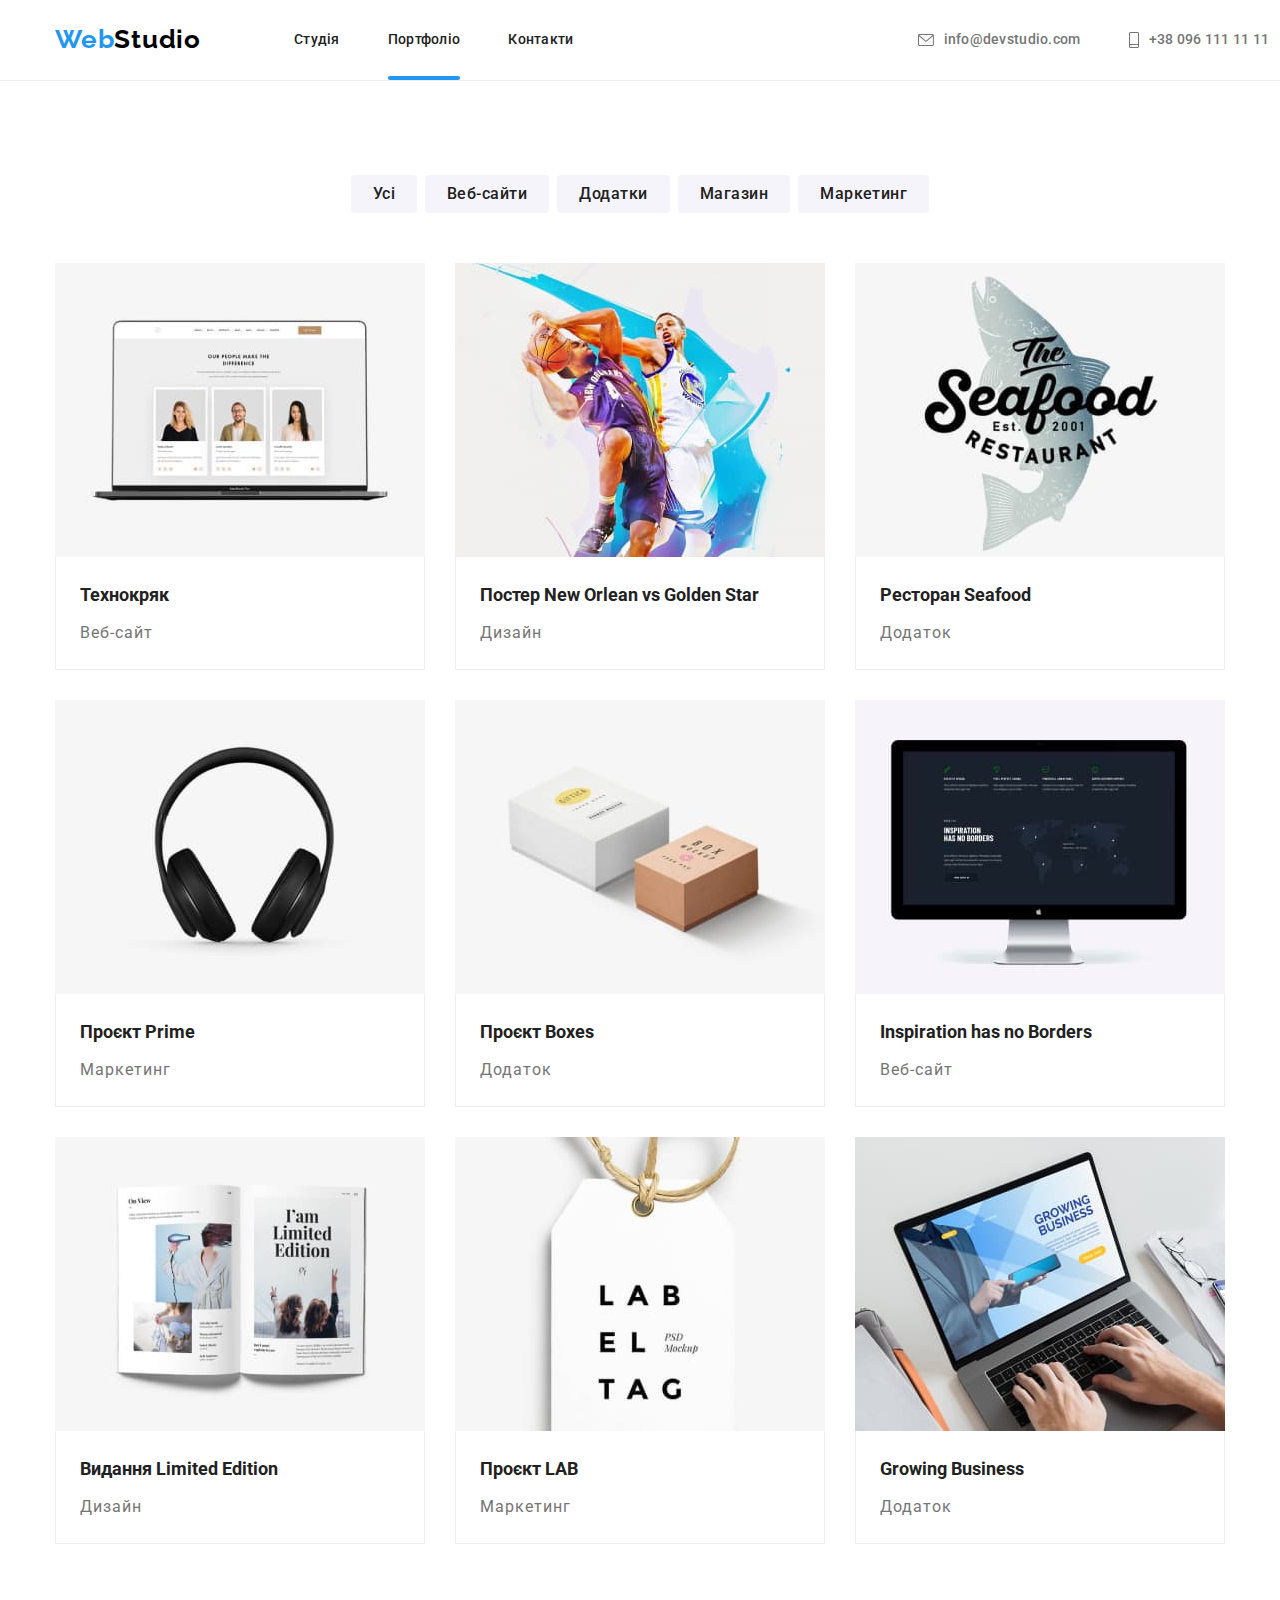
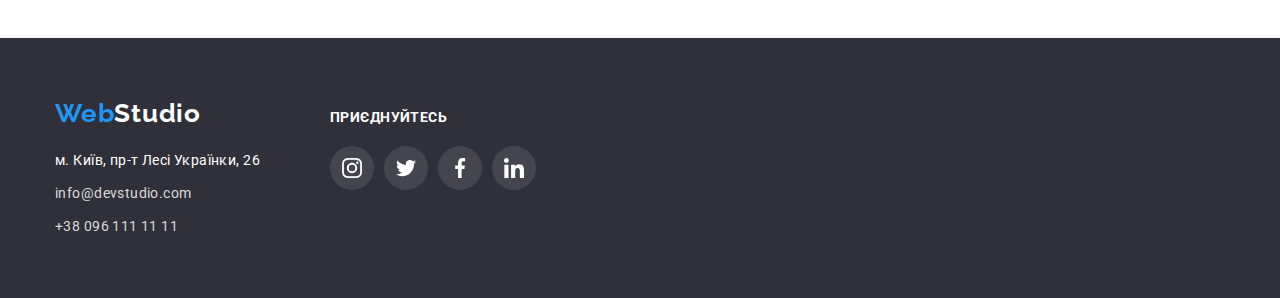
==== portfolio.html @ 1493c084 "inserted files from the previous hw" ====
<!DOCTYPE html>
<html lang="uk">
<head>
    <meta charset="UTF-8">
    <meta http-equiv="X-UA-Compatible" content="IE=edge">
    <meta name="viewport" content="width=device-width, initial-scale=1.0">
    <title>Портфоліо</title>
    <link href="https://fonts.googleapis.com/css2?family=Raleway:wght@700&family=Roboto:wght@400;500;700;900&display=swap"
        rel="stylesheet" />
    <link href="https://cdnjs.cloudflare.com/ajax/libs/modern-normalize/1.1.0/modern-normalize.min.css" 
        rel="stylesheet" />
    <link href="./css/styles.css" rel="stylesheet" />
</head>
<body>
    <header class="header">
        <div class="container flex-container">
        <a href="./index.html" class="logo logo-header">Web<span class="studio">Studio</span></a>
        <nav class="navigation">
            <ul class="list nav-list">
                <li>
                    <a href="./index.html" class="link">Студія</a>
                </li>
                <li>
                    <a href="./portfolio.html" class="link portfolio-header-link">Портфоліо</a>
                </li>
                <li>
                    <a href="#" class="link">Контакти</a>
                </li>
            </ul>
        </nav>
        <ul class="list contact-list">
            <li>
                <a href="mailto:info@devstudio.com" class="contacts">
                    <svg class="contacts-icon" width="16" height="12">
                        <use href="./images/icons.svg#icon-envelope"></use>
                    </svg>
                info@devstudio.com</a>
            </li>
            <li>
                <a href="tel:+380961111111" class="contacts contacts-phone">
                    <svg class="contacts-icon" width="10" height="16">
                        <use href="./images/icons.svg#icon-smartphone"></use>
                    </svg>
                +38 096 111 11 11</a>
            </li>
        </ul>
        </div>
    </header>
    <main>
        <section class="filter-section">
            <div class="container">
            <h1 class="visually-hidden">Портфоліо</h1>
            <ul class="list filter-list">
                <li><button type="button" class="filter">Усі</button></li>
                <li><button type="button" class="filter">Веб-сайти</button></li>
                <li><button type="button" class="filter">Додатки</button></li>
                <li><button type="button" class="filter">Магазин</button></li>
                <li><button type="button" class="filter marketing">Маркетинг</button></li>
            </ul>
            </div>
            <div class="container">
            <ul class="list card-list">
                <li class="card flex-card">
                    <div class="card-thumb">
                        <p class="card-hover">Ресурс пропонує комплексні пропозиції з різним рівнем функціоналу та сервісів.
                            Все це дозволить відвідувачу отримати
                            вичерпні відомості про компанію чи приватну особу.</p>
                    <a href="#" class="portfolio-link">
                        <img src="./images/project-1.jpg" alt="ноутбук" width="370" />
                    </div>
                        <div class="card-description">
                        <h2 class="card-heading">Технокряк</h2>
                        <p class="link-paragraph">Веб-сайт</p>
                        </div>
                    </a>
                </li>
                <li class="card flex-card">
                    <div class="card-thumb">
                        <p class="card-hover">Ресурс пропонує комплексні пропозиції з різним рівнем функціоналу та сервісів.
                            Все це дозволить відвідувачу отримати
                            вичерпні відомості про компанію чи приватну особу.</p>
                    <a href="#" class="portfolio-link">
                        <img src="./images/project-2.jpg" alt="баскетболісти" width="370" />
                    </div>
                        <div class="card-description">
                        <h2 class="card-heading">Постер New Orlean vs Golden Star</h2>
                        <p class="link-paragraph">Дизайн</p>
                        </div>
                    </a>
                </li>
                <li class="card flex-card">
                    <div class="card-thumb">
                        <p class="card-hover">Ресурс пропонує комплексні пропозиції з різним рівнем функціоналу та сервісів.
                            Все це дозволить відвідувачу отримати
                            вичерпні відомості про компанію чи приватну особу.</p>
                    <a href="#" class="portfolio-link">
                        <img src="./images/project-3.jpg" alt="логотип морського ресторану" width="370" />
                    </div>
                        <div class="card-description">
                        <h2 class="card-heading">Ресторан Seafood</h2>
                        <p class="link-paragraph">Додаток</p>
                        </div>
                    </a>
                </li>
                <li class="card flex-card">
                    <div class="card-thumb">
                        <p class="card-hover">Ресурс пропонує комплексні пропозиції з різним рівнем функціоналу та сервісів.
                            Все це дозволить відвідувачу отримати
                            вичерпні відомості про компанію чи приватну особу.</p>
                    <a href="#" class="portfolio-link">
                        <img src="./images/project-4.jpg" alt="навушники" width="370" />
                    </div>
                        <div class="card-description">
                        <h2 class="card-heading">Проєкт Prime</h2>
                        <p class="link-paragraph">Маркетинг</p>
                        </div>
                    </a>
                </li>
                <li class="card flex-card">
                    <div class="card-thumb">
                        <p class="card-hover">Ресурс пропонує комплексні пропозиції з різним рівнем функціоналу та сервісів.
                            Все це дозволить відвідувачу отримати
                            вичерпні відомості про компанію чи приватну особу.</p>
                    <a href="#" class="portfolio-link">
                        <img src="./images/project-5.jpg" alt="дві коробки" width="370" />
                    </div>
                        <div class="card-description">
                        <h2 class="card-heading">Проєкт Boxes</h2>
                        <p class="link-paragraph">Додаток</p>
                        </div>
                    </a>
                </li>
                <li class="card flex-card">
                    <div class="card-thumb">
                        <p class="card-hover">Ресурс пропонує комплексні пропозиції з різним рівнем функціоналу та сервісів.
                            Все це дозволить відвідувачу отримати
                            вичерпні відомості про компанію чи приватну особу.</p>
                    <a href="#" class="portfolio-link">
                        <img src="./images/project-6.jpg" alt="монітор комп'ютера" width="370" />
                    </div>
                        <div class="card-description">
                        <h2 lang="en" class="card-heading">Inspiration has no Borders</h2>
                        <p class="link-paragraph">Веб-сайт</p>
                        </div>
                    </a>
                </li>
                <li class="card flex-card">
                    <div class="card-thumb">
                        <p class="card-hover">Ресурс пропонує комплексні пропозиції з різним рівнем функціоналу та сервісів.
                            Все це дозволить відвідувачу отримати
                            вичерпні відомості про компанію чи приватну особу.</p>
                    <a href="#" class="portfolio-link">
                        <img src="./images/project-7.jpg" alt="розгорнута книга" width="370" />
                    </div>
                        <div class="card-description">
                        <h2 class="card-heading">Видання Limited Edition</h2>
                        <p class="link-paragraph">Дизайн</p>
                        </div>
                    </a>
                </li>
                <li class="card flex-card">
                    <div class="card-thumb">
                        <p class="card-hover">Ресурс пропонує комплексні пропозиції з різним рівнем функціоналу та сервісів.
                            Все це дозволить відвідувачу отримати
                            вичерпні відомості про компанію чи приватну особу.</p>
                    <a href="#" class="portfolio-link">
                        <img src="./images/project-8.jpg" alt="логотип" width="370" />
                    </div>
                        <div class="card-description">
                        <h2 class="card-heading">Проєкт LAB</h2>
                        <p class="link-paragraph">Маркетинг</p>
                        </div>
                    </a>
                </li>
                <li class="card flex-card">
                    <div class="card-thumb">
                        <p class="card-hover">Ресурс пропонує комплексні пропозиції з різним рівнем функціоналу та сервісів.
                            Все це дозволить відвідувачу отримати
                            вичерпні відомості про компанію чи приватну особу.</p>
                    <a href="#" class="portfolio-link">
                        <img src="./images/project-9.jpg" alt="робота з ноутбуком" width="370" />
                    </div>
                        <div class="card-description">
                        <h2 lang="en" class="card-heading">Growing Business</h2>
                        <p class="link-paragraph">Додаток</p>
                        </div>
                    </a>
                </li>
            </ul>
            </div>
        </section>
        <footer class="footer">
            <div class="container container-footer">
            <div class="footer-contacts">
            <a href="./index.html" class="logo logo-footer">Web<span class="span">Studio</span></a>
            <address class="address-footer">
                <ul class="list address-list">
                    <li>
                        <a href="https://goo.gl/maps/hUavuSCWhN5DsAsW7" target="_blank" rel="noopener noreferrer nofollow" class="address block">м. Київ,
                            пр-т Лесі Українки, 26</a>
                    </li>
                    <li>
                        <a href="mailto:info@devstudio.com" class="contact block">info@devstudio.com</a>
                    </li>
                    <li>
                        <a href="tel:+380961111111" class="contact block">+38 096 111 11 11</a>
                    </li>
                </ul>
            </address>
            </div>
            <div class="footer-socials">
                <p class="socials-heading">Приєднуйтесь</p>
                <ul class="footer-list">
                    <li>
                        <a href="#" class="footer-icon">
                            <svg class="footer-svg" width="20" height="20">
                                <use href="./images/icons.svg#icon-instagram-card"></use>
                            </svg>
                        </a>
                    </li>
                    <li>
                        <a href="#" class="footer-icon">
                            <svg class="footer-svg" width="20" height="20">
                                <use href="./images/icons.svg#icon-twitter-card"></use>
                            </svg>
                        </a>
                    </li>
                    <li>
                        <a href="#" class="footer-icon">
                            <svg class="footer-svg" width="20" height="20">
                                <use href="./images/icons.svg#icon-facebook-card"></use>
                            </svg>
                        </a>
                    </li>
                    <li>
                        <a href="#" class="footer-icon">
                            <svg class="footer-svg" width="20" height="20">
                                <use href="./images/icons.svg#icon-linkedin-card"></use>
                            </svg>
                        </a>
                    </li>
                </ul>
            </div>
        </footer>
    </main>
</body>
</html>
---- css/styles.css ----
:root {
    --primary-background-color: #ffffff;
    --primary-heading-color: #212121;
    --accent-color: #2196f3;
    --primary-paragraph-color: #757575;
    --container-bg: #eeeeee; 
    --button-background: #f5f4fa; 
    --background-color: #2f303a;
    --contacts-footer: #d9d9d9; 
    --button-hover-focus: #188ce8; 
    --hero-bg-overlay: rgb(47, 48, 58, 0.4); 
    --hero-bg-color: #c4c4c4;
    --social-icons: #afb1b8;
}

* {
   margin: 0;
   padding: 0;
}

body {
    background-color: var(--primary-background-color);
    color: var(--primary-heading-color);
    font-family: Roboto, sans-serif;
}

a, img {
   display: block;
}

/* header */
.logo,
.studio {
    color: var(--accent-color);
    font-family: Raleway, sans-serif;
    font-weight: 700;
    font-size: 26px;
    line-height: 1.2;
    text-decoration: none;
    letter-spacing: 0.03em;
}

.studio {
    color: #000000;
}

.header {
    background-color: var(--primary-background-color);
    border-bottom: 1px solid #eeeeee;
    margin-bottom: 0;
}

.link,
.contacts {
   position: relative;
   display: block;
   padding: 32px 0;
    color: var(--primary-heading-color);
    font-family: Roboto, sans-serif;
    font-weight: 500;
    font-size: 14px;
    line-height: 1.1;
    text-decoration:none;
    letter-spacing: 0.02em;

    transition-property: color;
    transition-duration: 250ms;
    transition-timing-function: cubic-bezier(0.4, 0, 0.2, 1);
}

.link:hover,
.link:focus,
.contacts:hover,
.contacts:focus{
    color: var(--accent-color);
}


.index-link::after,
.portfolio-header-link::after {
   position: absolute;
   bottom: 0;
   left: 0;
   content: '';
   display: block;
   width: 100%;
   height: 4px;
   background-color: var(--accent-color);
   border-radius: 2px;
   opacity: 1;

}

/*.link::after .index-link {
   opacity: 1;
}*/

.contacts {
   color: var(--primary-paragraph-color);
}
/* all lists */

 li {
    list-style-type:none;
    margin-bottom: 0;
 }
 
 /* hero */
 .hero-section {
    padding-top: 200px;
    padding-bottom: 200px;
    /*background-color: var(--background-color);*/
    text-align: center;
    max-width: 1600px;
    margin-left: auto;
    margin-right: auto;
    background-image: linear-gradient(to right, var(--hero-bg-overlay), var(--hero-bg-overlay)),
         url('../images/hero-background.jpg');
    background-size: cover;
    background-repeat: no-repeat;
    background-position: center;
    background-color: var(--hero-bg-color);
    border: 1px solid #000000;
 }

 .hero-heading {
    max-width: 696px;
    margin: 0 auto 30px;
    color: #ffffff;
    font-weight: 900;
    font-size: 44px;
    line-height: 1.4;
    text-transform: uppercase;
    letter-spacing: 0.06em;
 }

 .button:hover,
 .button:focus {
    background-color: var(--button-hover-focus);
    color: var(--primary-background-color);
 }

 /* Our features */

 .paragraph {
    color: var(--primary-paragraph-color);
    font-size:14px;
    font-weight:400;
    line-height:1.7;
    letter-spacing: 0.03em;
    margin-bottom: 0;
    margin-top: 0;
 }

 .second-heading {
    margin-bottom: 10px;
    margin-top: 0;
    font-size:14px;
    font-weight:700;
    line-height:1.1;
    text-transform: uppercase;
    letter-spacing: 0.03em;
 }

 .headings {
   margin-bottom: 50px;
   margin-left: auto;
   margin-right: auto;
   margin-top: 0;
    font-size:36px;
    font-weight:700;
    line-height:1.2;
    text-align:center;
 }

 /* Command */

 .command-section {
    background-color: var(--button-background);
    padding-top: 94px;
    padding-bottom: 94px;
 }

 .card {
    background-color: var(--primary-background-color);
 }

 .name {
    margin-bottom: 10px;
    margin-top: 0;
    font-weight: 500;
    font-size: 16px;
    line-height: 1.2;
    letter-spacing: 0.03em;
 }

 .description>p {
    margin-top: 0;
    margin-bottom: 0;
    color: var(--primary-paragraph-color);
    font-weight:400;
    font-size:16px;
    line-height:1.2;
    letter-spacing: 0.03em;
 }

 /* Footer */

 .footer {
   padding-top: 60px;
   padding-bottom: 60px;
   background-color: var(--background-color);
 }

 .span {
    color: var(--primary-background-color);
    letter-spacing: 0.03em;
 }

 .contact,
 .address {
    color: var(--contacts-footer);
    font-family: Roboto, sans-serif;
    font-weight: 400;
    font-size: 14px;
    line-height: 1.7;
    font-style:normal;
    text-decoration:none;
    letter-spacing:0.03em;

    transition-property: color;
    transition-duration: 250ms;
    transition-timing-function:cubic-bezier(0.4, 0, 0.2, 1);
 }

 .address {
    color: var(--primary-background-color);
 }

 /* Portfolio */
 .filter {
    display: block;
    padding: 6px 22px;
    margin-right: 8px;
    border-radius: 4px;
    background-color: var(--button-background);
    color:inherit;
    border: none;
    font-family:inherit;
    font-size:16px;
    font-weight:500;
    line-height:1.6;
    letter-spacing: 0.03em;

    transition-property: background-color, color, cursor, box-shadow;
    transition-duration: 250ms;
    transition-timing-function: cubic-bezier(0.4, 0, 0.2, 1);
 }

 .filter:hover,
 .filter:focus {
   background-color: var(--accent-color);
   color: var(--primary-background-color);
   cursor:pointer;
   box-shadow: 0px 2px 2px 0px rgba(0, 0, 0, 0.12),
    0px 1px 2px 0px rgba(0, 0, 0, 0.08),
    0px 3px 1px 0px rgba(0, 0, 0, 0.1);
 }

 .address:hover,
 .address:focus {
   color: var(--accent-color);
 }

 .contact:hover,
 .contact:focus {
   color:var(--accent-color);
 }

 .visually-hidden {
   position: absolute;
   white-space: nowrap;
   width: 1px;
   height: 1px;
   overflow: hidden;
   border: 0;
   padding: 0;
   clip: rect(0 0 0 0);
   clip-path: inset(50%);
   margin: -1px;
 }

 .portfolio-link {
   color: var(--primary-heading-color);
   text-decoration: none;

   transition-property: box-shadow;
   transition-duration: 250ms;
   transition-timing-function:cubic-bezier(0.4, 0, 0.2, 1);
 }

 .portfolio-link:hover,
 .portfolio-link:focus {
   box-shadow: 0px 4px 4px 0px rgba(0, 0, 0, 0.25);
 }

 .card-heading {
   margin-bottom: 4px;
   margin-top: 0;
   font-weight: 700;
   font-size: 18px;
   line-height: 2;
   letter-spacing: o.06em;
 }

 .link-paragraph {
   margin-top: 0;
   margin-bottom: 0;
   color: var(--primary-paragraph-color);
   font-weight: 400;
   font-size: 16px;
   line-height: 2;
   letter-spacing: 0.06em;
 }

 /* block model */

.container {
   width: 1200px;
   padding-left: 15px;
   padding-right: 15px;
   margin-left: auto;
   margin-right: auto;
}

 .logo-header {
   box-sizing: border-box;
   display: inline-block;
   padding-top: 24px;
   padding-bottom: 25px;
 }

 .list {
   padding: 0;
   margin: 0;
 }

 .button {
   display: block;
   padding: 10px 32px;
   margin-top: 30px;
   margin-left: auto;
   margin-right: auto;
   border: none;
   border-radius: 4px;
   background-color: var(--accent-color);
   color: var(--primary-background-color);
   font-family: inherit;
   font-size: 16px;
   line-height: 1.9;
   cursor: pointer;
   letter-spacing: 0.06em;

   transition-property: background-color;
   transition-duration: 250ms;
   transition-timing-function: cubic-bezier(0.4, 0, 0.2, 1);
 }

 .features-list {
   display: flex;
 }

 .feature {
   width: 270px;
 } 
 
 .work-list {
   display: flex;
 }

 section {
   margin-top: 0;
   margin-bottom: 0;
 }

 .command-heading {
   margin-left: auto;
   margin-right: auto
   margin-bottom: 50px;
 }

 .command-list {
   display: flex;
 }

 .logo-footer {
   display: block;
   margin-bottom: 20px;
   
 }

 .address-footer {
   display: inline-block;
   box-sizing: border-box;
  
 }

 .block {
   display: inline-block;
 }

 .contact {
   margin-top: 9px;
 }

 /* portfolio-block-model */

 .filter-list {
   display: flex;
   margin-right: auto;
   margin-left: auto;
   margin-bottom: 50px;
   justify-content: center;
 }

.list.card-list {
   display: flex;
   flex-wrap: wrap;
   margin-right: -30px;
   margin-bottom: -30px;
}

/* flex */
.nav-list {
   display: flex;
   justify-content: space-between;
   margin-right: 344px;
}

.contact-list {
   display: flex;
   align-items: center;
}

.nav-list li:not(:last-child) {
   margin-right: 48px;
}

.contact-list li:not(:last-child) {
   margin-right: 48px;
}

.container.flex-container {
   display: flex;
   align-items: center;
}

.nav-list li {
   padding: 32px, 0;
}

.features-list > li:not(:last-child) {
   margin-right: 30px;
}

.description {
   text-align: center;
   padding-bottom: 30px;
}

.command-list > .card:not(:last-child) {
   margin-right: 30px;
}

.filter.marketing {
   margin-right: 0;
}

.flex-card {
   flex-basis:calc(100% / 3 - 30px);
   margin-right: 30px;
   margin-bottom: 30px;
   overflow: hidden;

   transition-property: opacity;
   transition-duration: 250ms;
   transition-timing-function: cubic-bezier(0.4, 0, 0.2, 1); 
}

.card-description {
   padding: 20px 24px;
   border: 1px solid #eeeeee;
   border-top: none;
}

.navigation {
   margin-left: 93px;
}

.features-section {
   padding-top: 94px;
   padding-bottom: 94px;
}

.work-section {
   padding-bottom: 94px;
}

.work-item:not(:last-child) {
   margin-right: 30px;
}

.work-image {
   position: relative;
}

.description {
   padding-top: 30px;
   padding-bottom: 30px;
}

.filter-section {
   padding-top: 94px;
   padding-bottom: 94px;
}

.container-footer {
   display: flex;
   align-items: baseline;
}

/* svg */
.contacts-icon {
   fill: var(--primary-paragraph-color);
   margin-right: 10px;
   display: inline-block;
   transition-property: fill;
   transition-duration: 250ms;
   transition-timing-function: cubic-bezier(0.4, 0, 0.2, 1);
}

.contacts {
   display: flex;
   align-items: center;
   transition-property: fill;
   transition-duration: 250ms;
   transition-timing-function: cubic-bezier(0.4, 0, 0.2, 1);
}

.contact-list > li:last-child {
   min-width: 142px;
}

.contacts:hover .contacts-icon,
.contacts:focus .contacts-icon  {
   fill: var(--accent-color);
}

/*features*/
.features-div {
   margin-bottom: 30px;
   width: 270px;
   height: 120px;
   background-color: var(--button-background);
   border: none;
   border-radius: 4px;
}

.features-icon {
   margin: 25px 100px;
}

/* command */
.social-list {
   margin-top: 16px;
   justify-content: center;
   padding-left: 0;
}
.command-list > .card {
   box-shadow: 0px 4px 4px 0px rgba(0, 0, 0, 0.25);
}

.social-list {
   display: flex;
}

.social-div {
   width: 44px;
   height: 44px;
   border-radius: 22px;  
   background-color: #ffffff;

   transition-property: background-color, fill;
   transition-duration: 250ms;
   transition-timing-function: cubic-bezier(0.4, 0, 0.2, 1);
}

.card-icon {
   fill: var(--social-icons);
   margin: 12px;

   transition-property: fill;
   transition-duration: 250ms;
   transition-timing-function: cubic-bezier(0.4, 0, 0.2, 1);
}

.social-list > li:not(:last-child) {
   margin-right: 10px;
}

.social-div:hover,
.social-div:focus {
   background-color: var(--accent-color);
   fill: #fff;
}

.card-icon:hover,
.card-icon:focus {
   fill: var(--primary-background-color);
}

.social-div:hover .card-icon, 
.social-div:focus .card-icon {
   fill: var(--primary-background-color);
}


/* Clients */
.clients {
   padding-top: 94px;
   padding-bottom: 94px;
}

.clients-heading {
   margin-left: auto;
   margin-right: auto;
   text-align: center;
   font-weight: 700;
   font-size: 36px;
   line-height: 1.2;
   letter-spacing: 0.03em;
}

.clients-list {
   display: flex;
   margin-top: 50px;
   margin-left: auto;
   margin-right: auto;
}

.clients-item {
   width: 170px;
   height: 92px;
   border: 1px solid rgba(175, 177, 184, 1);
   border-radius: 4px;

   transition-property: border-color, fill;
   transition-duration: 250ms;
   transition-timing-function: cubic-bezier(0.4, 0, 0.2, 1);
   
}

.clients-list > li:not(:last-child) {
   margin-right: 30px;
}

.clients-item:hover,
.clients-item:focus {
   border-color: #2196f3;
}

.clients-item:hover > .clients-logo,
.clients-item:focus > .clients-logo {
   fill: #2196f3;
}

.clients-logo {
   fill: var(--social-icons);
   margin: 16px 32px;

   transition-property: fill;
   transition-duration: 250ms;
   transition-timing-function: cubic-bezier(0.4, 0, 0.2, 1);
}

 .clients-item > use:hover,
 .clients-item > use:focus {
   border-color: transparent;
 }
/* footer */
.socials-heading {
   color: var(--primary-background-color);
   font-size: 14px;
   font-weight: 700;
   line-height: 1.2;
   letter-spacing: 0.03em;
   text-transform: uppercase;
}

.footer-socials {
   margin-left: 70px;
}

.footer-icon {
   width: 44px;
   height: 44px;
   border-radius: 22px;
   background-color: rgba(255, 255, 255, 0.1);

   transition-property: background-color;
   transition-duration: 250ms;
   transition-timing-function: cubic-bezier(0.4, 0, 0.2, 1);
}

.footer-svg {
   margin: 12px;
   fill: var(--primary-background-color);
}

.footer-list {
   display: flex;
   margin-top: 20px;
   padding-left: 0;
}

.footer-list > li:not(:last-child) {
   margin-right: 10px;
}

.footer-icon:hover,
.footer-icon:focus {
   background-color: var(--accent-color);
}

.footer-icon:focus {
   background-color: var(--accent-color);
}
/*position*/

.work-description {
   position: absolute;
   left: 0;
   bottom: 0;
   width: 100%;
   height: 70px;
   padding-top: 27px;
   padding-bottom: 27px;
   background-color: rgba(47, 48, 58, 0.8);
}

.work-paragraph {
   font-weight: 700;
   font-size: 14px;
   line-height: 1.2;
   text-align: center;
   color: var(--primary-background-color);
   letter-spacing: 0.03em;
   text-transform: uppercase;
}

.card-thumb {
   position: relative;
   overflow: hidden;

   transition-property: opacity, transform;
   transition-duration: 250ms;
   transition-timing-function: cubic-bezier(0.4, 0, 0.2, 1);
}

.card-thumb::before {
   position: absolute;
   top: 0;
   left: 0;
   content: '';
   width: 100%;
   height: 294px;
   background-color:rgba(33, 150, 243, 0.9);
   display: inline-block;
   opacity: 0;
   transform: translateY(100%);

   transition-property: opacity, transform;
   transition-duration: 250ms;
   transition-timing-function:cubic-bezier(0.4, 0, 0.2, 1);

}

.flex-card:hover > .card-thumb::before,
.flex-card:hover>.card-thumb>.card-hover {
   opacity:1;
   transform: translateY(0);
}

.flex-card:focus-within>.card-thumb::before,
.flex-card:focus-within>.card-thumb>.card-hover {
   opacity: 1;
   transform: translateY(0);
}

.card-hover {
   position: absolute;
   width: 322px;
   height: 168px;
   padding: 63px 24px;
   font-weight: 400;
   font-size: 18px;
   line-height: 1.6;
   letter-spacing: 0.03em;
   color: var(--primary-background-color);
   opacity: 0;
   transform: translateY(294px);

   transition-property: opacity, transform;
   transition-duration: 250ms;
   transition-timing-function: cubic-bezier(0.4, 0, 0.2, 1);
}

.backdrop {
   position: fixed;
   opacity: 1;
   top: 0;
   left: 0;
   width: 100%;
   height: 100%;
   background-color: rgba(0, 0, 0, 0.2);

   transition: opacity 250ms cubic-bezier(0.4, 0, 0.2, 1),
               visibility 250ms cubic-bezier(0.4, 0, 0.2, 1);
}

.backdrop.is-hidden {
   opacity: 0;
   pointer-events: none;
   visibility: hidden;

   transition: opacity 250ms cubic-bezier(0.4, 0, 0.2, 1),
               visibility 250ms cubic-bezier(0.4, 0, 0.2, 1);
}

.backdrop.is-hidden .modal {
   transform: translate(-50%, -50%) scale(0.9);
   transition: transform 250ms cubic-bezier(0.4, 0, 0.2, 1);
}

.modal {
   position: relative;
   top: 50%;
   left: 50%;
   transform: translate(-50%, -50%);
   width: 528px;
   height: 581px;
   background-color: var(--primary-background-color);

   transform: translate(-50%, -50%) scale(1);
   transition: transform 250ms cubic-bezier(0.4, 0, 0.2, 1);
            
}

.modal-close {
   position: absolute;
   top: 8px;
   right: 8px;
   width: 30px;
   height: 30px;
   display: flex;
   align-items: center;
   justify-content: center;
   padding: 6px;
   border-radius: 50%;
   background-color: var(--primary-background-color);
   border: 1px solid rgba(0, 0, 0, 0.1);
}

.close-button > use {
   fill: #000000;
}

.header.header-index {
   border: none;
}
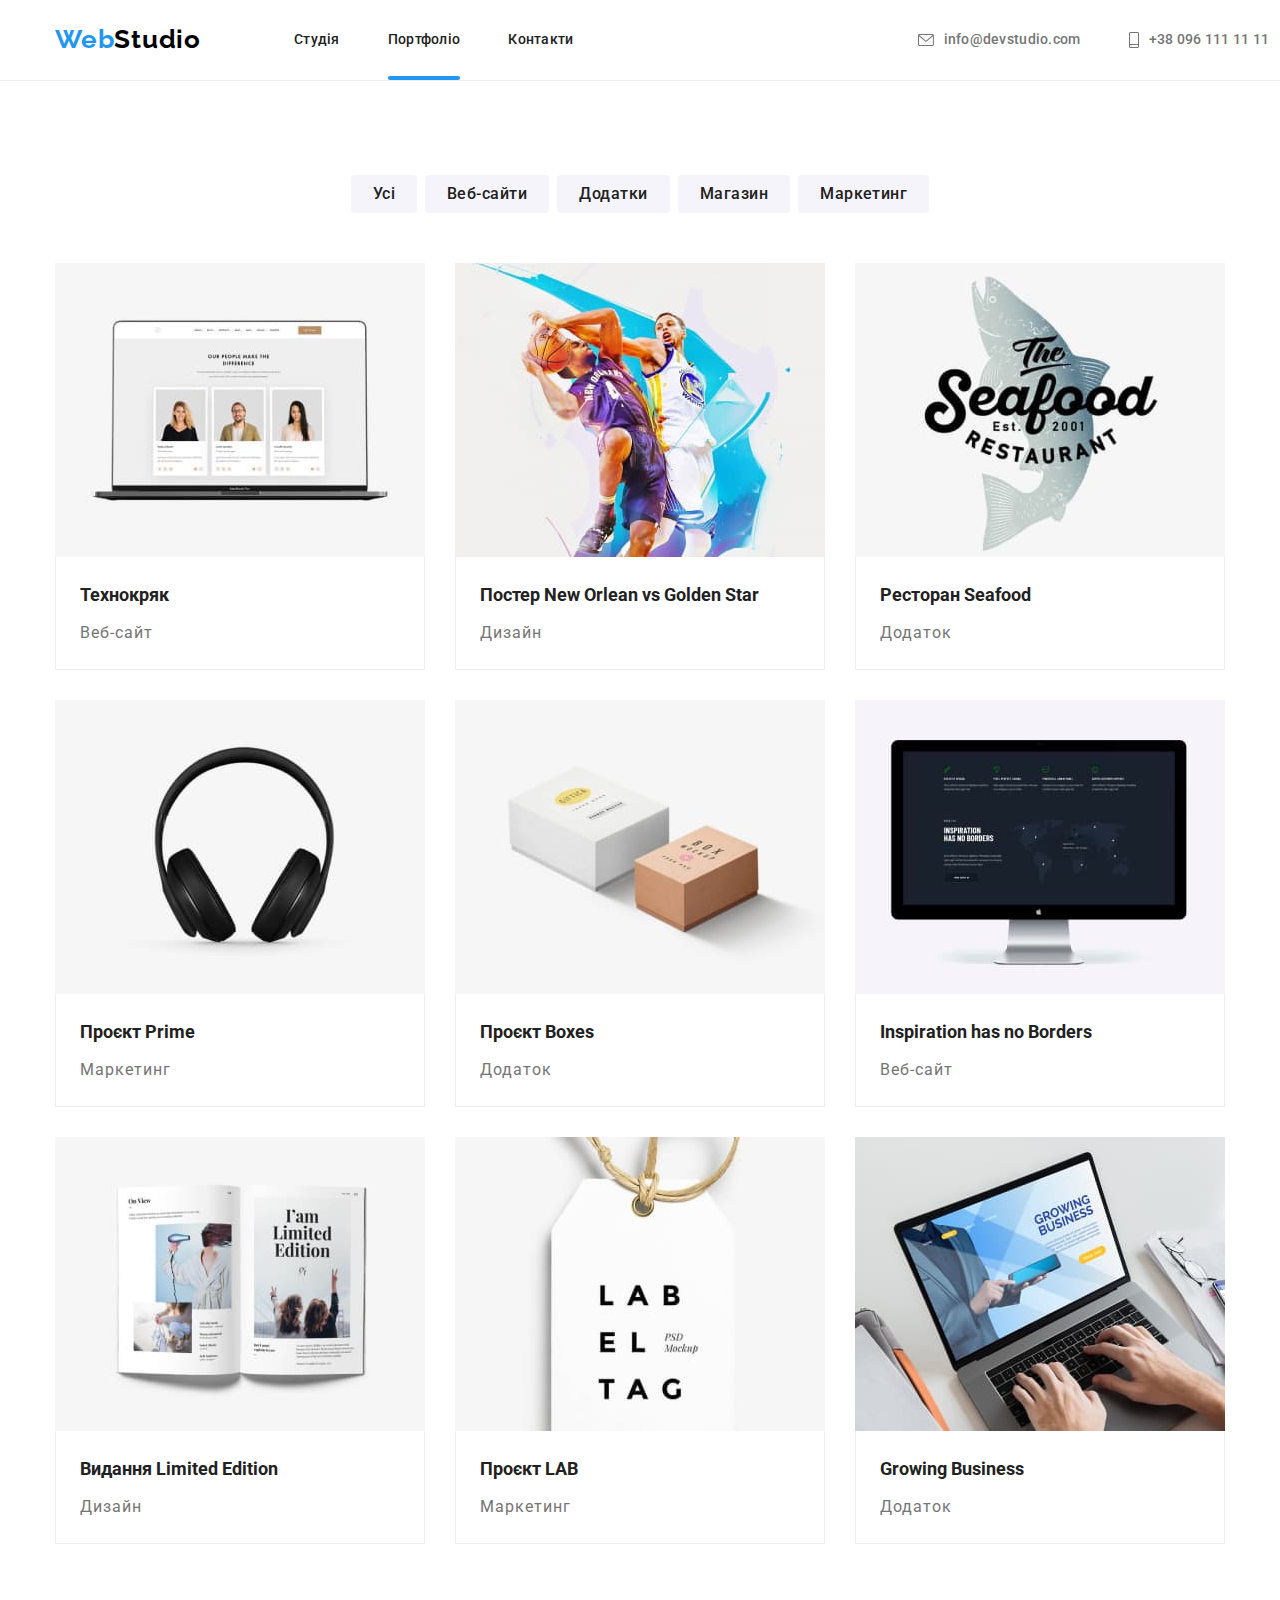
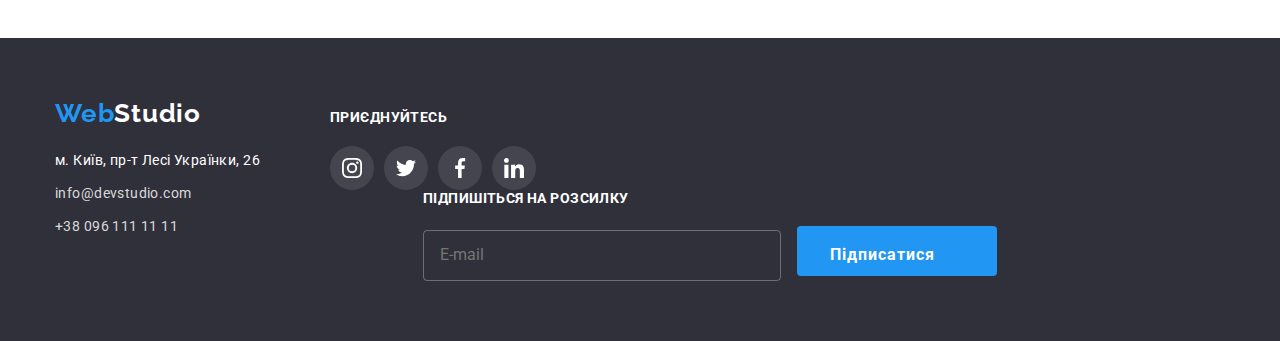
==== commit 4f6488ab: "added form to footer" ====
--- a/portfolio.html
+++ b/portfolio.html
@@ -240,6 +240,14 @@
                         </a>
                     </li>
                 </ul>
+                <form class="footer-form">
+                    <label for="email" class="footer-label">Підпишіться на розсилку</label>
+                    <input type="email" name="email" id="email" placeholder="E-mail" />
+                    <button type="submit" class="form-footer-button">Підписатися
+                        <svg width="24" height="24">
+                            <use href="" </svg>
+                    </button>
+                </form>
             </div>
         </footer>
     </main>
--- a/css/styles.css
+++ b/css/styles.css
@@ -482,9 +482,14 @@
    margin-bottom: 30px;
    overflow: hidden;
 
-   transition-property: opacity;
+   transition-property: opacity, box-shadow;
    transition-duration: 250ms;
    transition-timing-function: cubic-bezier(0.4, 0, 0.2, 1); 
+}
+
+.flex-card:hover,
+.flex-card:focus {
+   box-shadow: 0px 4px 4px 0px #00000040;
 }
 
 .card-description {
@@ -871,6 +876,10 @@
    border: 1px solid rgba(0, 0, 0, 0.1);
 }
 
+.close-button {
+   cursor: pointer;
+}
+
 .close-button > use {
    fill: #000000;
 }
@@ -879,3 +888,50 @@
    border: none;
 }
 
+.footer-label {
+   display: block;
+   margin-bottom: 20px;
+   text-transform: uppercase;
+   font-weight: 700;
+   font-size: 14px;
+   line-height: 1.2;
+   letter-spacing: 0.03em;
+   color: var(--primary-background-color);
+}
+
+.footer-form {
+   margin-left: 93px;
+}
+
+.footer-form input {
+   width: 358px;
+   padding: 15px 16px;
+   border-radius: 4px;
+   border: 1px solid rgba(255, 255, 255, 0.3);
+   background-color: transparent;
+}
+
+.footer-form input:placeholder {
+   font-weight: 400;
+   font-size: 16px;
+   line-height: 1.25;
+   letter-spacing: 0.03em;
+   color: rgba(255, 255, 255, 0.6);
+}
+
+.form-footer-button {
+   width: 200px;
+   height: 50px;
+   margin-left: 12px;
+   padding: 10px 28px 13px 28px;
+   border-radius: 4px;
+   border: none;
+   background-color: var(--accent-color);
+
+   font-weight: 700;
+   font-size: 16px;
+   line-height: 1.875;
+   letter-spacing: 0.06em;
+   text-align: center;
+   color: var(--primary-background-color);
+}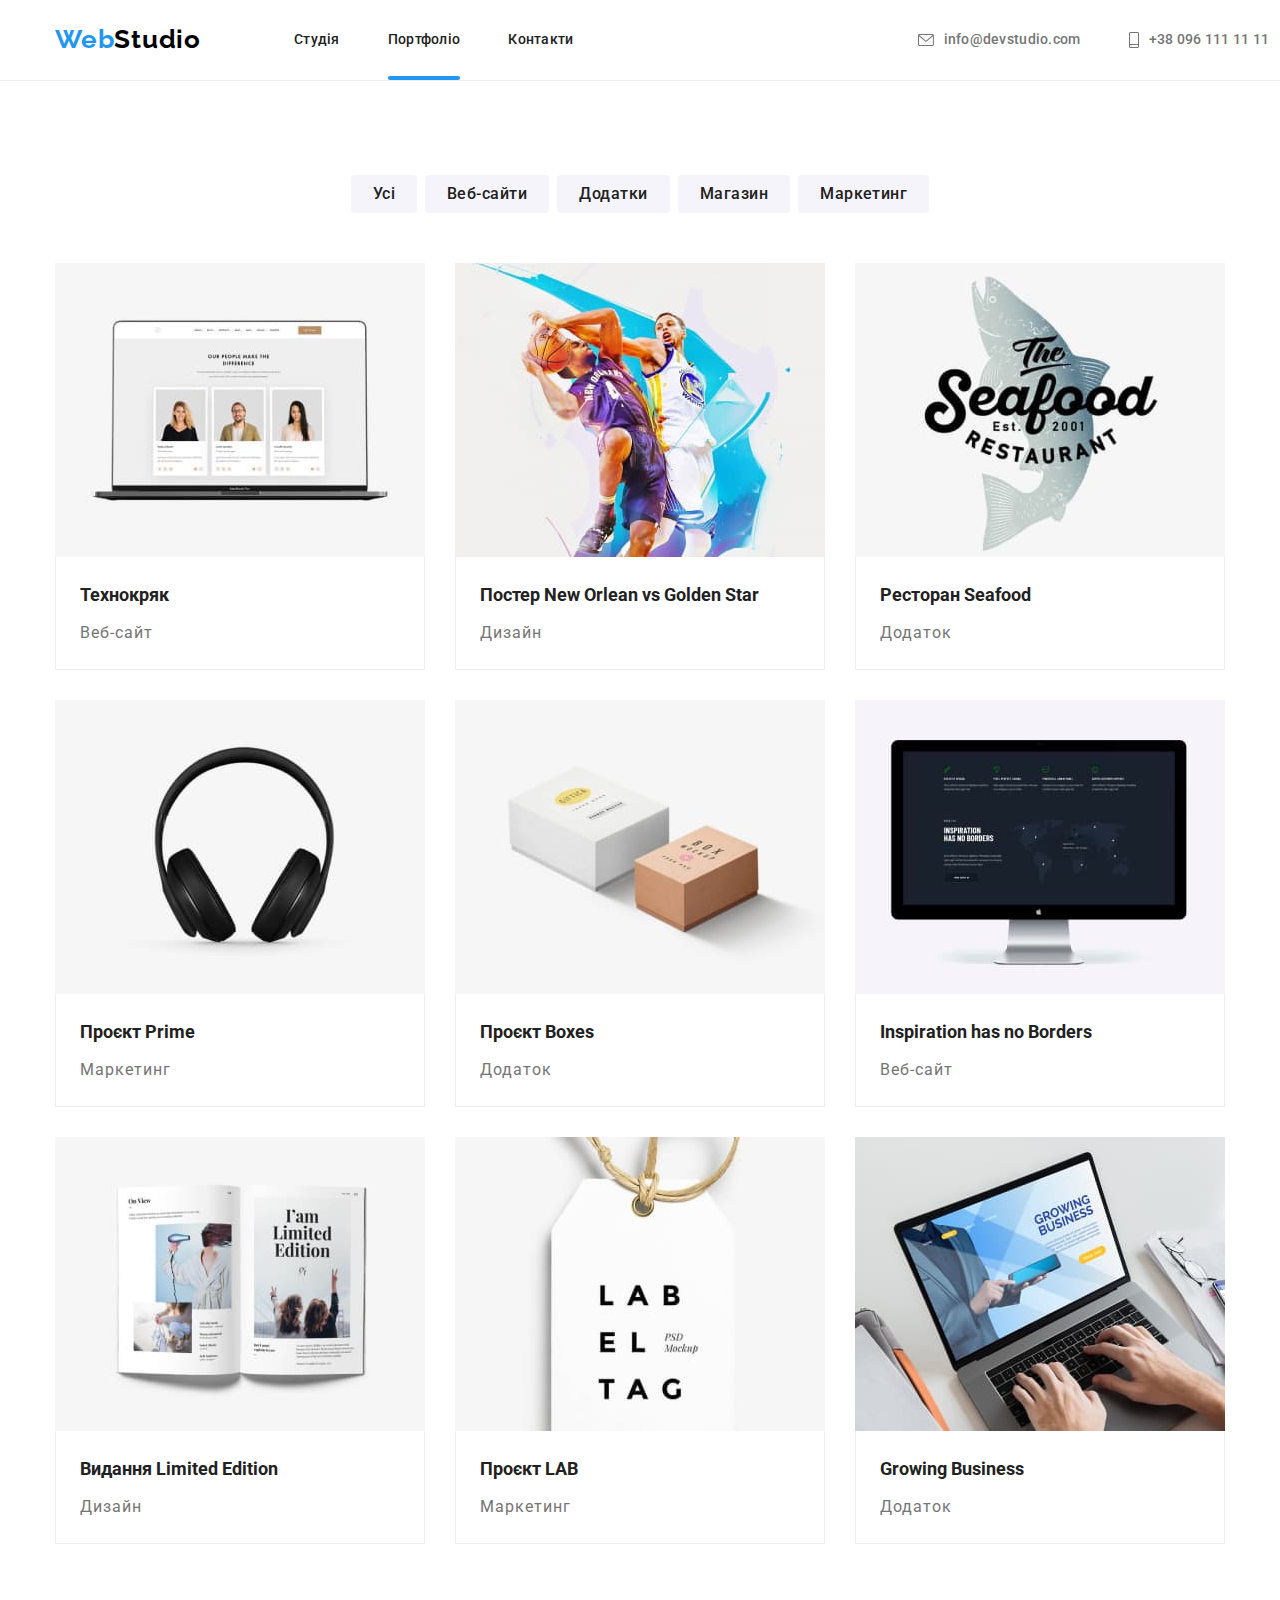
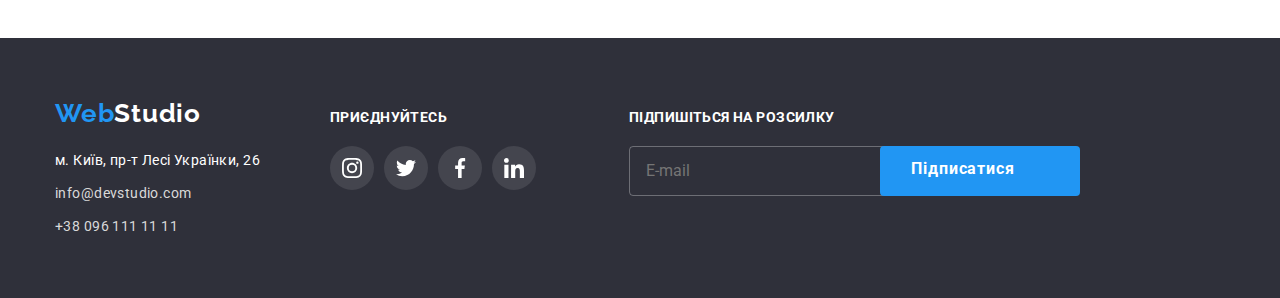
==== commit bdeb39a4: "designed footer-form" ====
--- a/portfolio.html
+++ b/portfolio.html
@@ -240,6 +240,7 @@
                         </a>
                     </li>
                 </ul>
+                </div>
                 <form class="footer-form">
                     <label for="email" class="footer-label">Підпишіться на розсилку</label>
                     <input type="email" name="email" id="email" placeholder="E-mail" />
--- a/css/styles.css
+++ b/css/styles.css
@@ -207,6 +207,7 @@
  /* Footer */
 
  .footer {
+   position: relative;
    padding-top: 60px;
    padding-bottom: 60px;
    background-color: var(--background-color);
@@ -909,6 +910,13 @@
    border-radius: 4px;
    border: 1px solid rgba(255, 255, 255, 0.3);
    background-color: transparent;
+
+   transition: border 250ms cubic-bezier(0.4, 0, 0.2, 1);
+}
+
+.footer-form input:hover,
+.footer-form input:focus {
+   border: 1px solid var(--accent-color);
 }
 
 .footer-form input:placeholder {
@@ -920,6 +928,12 @@
 }
 
 .form-footer-button {
+   display: flex;
+   justify-content: center;
+   align-items: center;
+   position: absolute;
+   top: 108px;
+   right: 200px;
    width: 200px;
    height: 50px;
    margin-left: 12px;
@@ -934,4 +948,20 @@
    letter-spacing: 0.06em;
    text-align: center;
    color: var(--primary-background-color);
+
+   transition: background-color, box-shadow 250ms cubic-bezier(0.4, 0, 0.2, 1);
+}
+
+.form-footer-button:hover,
+.form-footer-button:focus-within {
+   background-color: var(--button-hover-focus);
+   box-shadow: 0px 4px 4px 0px rgba(0, 0, 0, 0.25);
+}
+
+.footer-form use {
+   fill: var(--primary-background-color);
+}
+
+.footer-form svg {
+   margin-left: 10px;
 }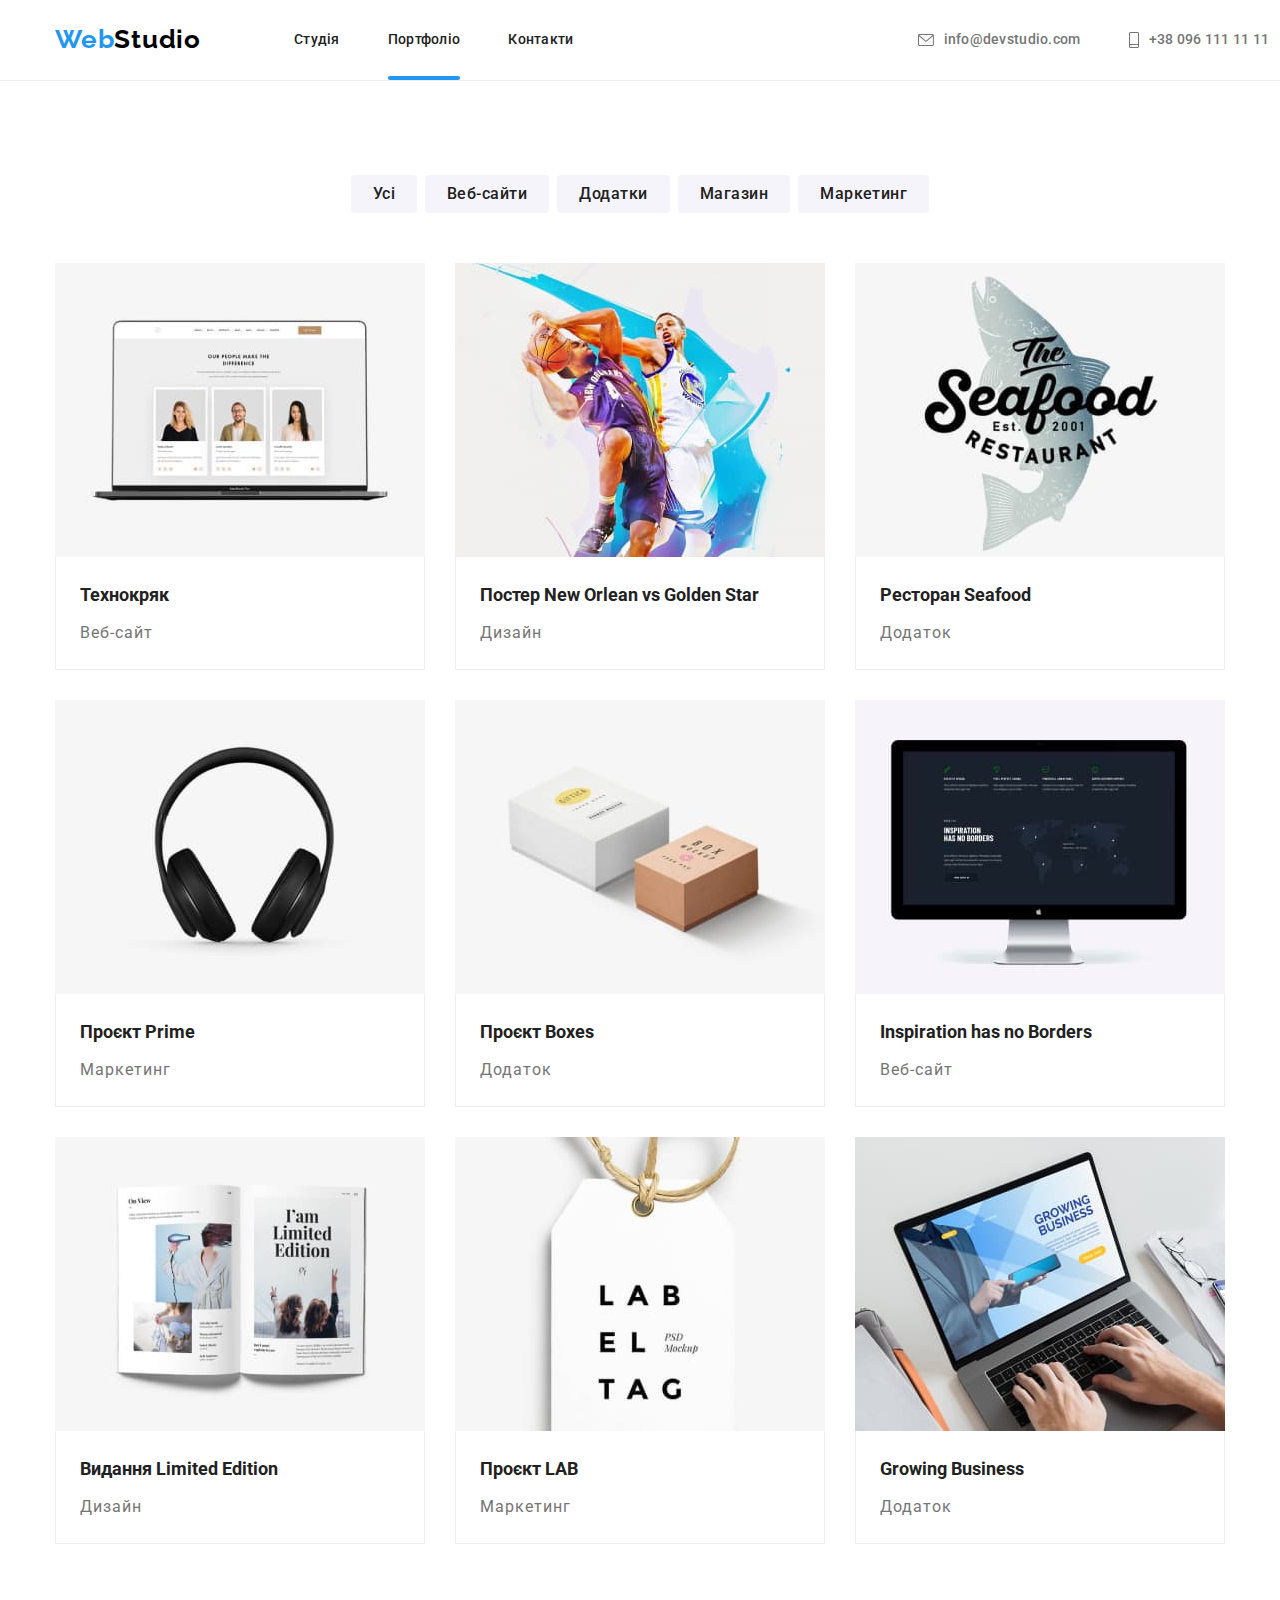
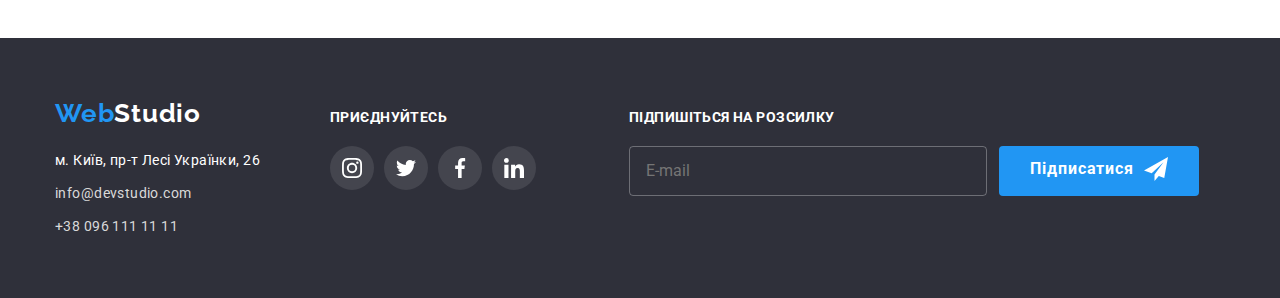
==== commit 5767b7d4: "finished footer" ====
--- a/portfolio.html
+++ b/portfolio.html
@@ -242,11 +242,14 @@
                 </ul>
                 </div>
                 <form class="footer-form">
+                    <div class="footer-group">
                     <label for="email" class="footer-label">Підпишіться на розсилку</label>
                     <input type="email" name="email" id="email" placeholder="E-mail" />
+                    </div>
                     <button type="submit" class="form-footer-button">Підписатися
                         <svg width="24" height="24">
-                            <use href="" </svg>
+                            <use href="./images/icons.svg#icon-send"></use>
+                        </svg>
                     </button>
                 </form>
             </div>
--- a/css/styles.css
+++ b/css/styles.css
@@ -207,7 +207,6 @@
  /* Footer */
 
  .footer {
-   position: relative;
    padding-top: 60px;
    padding-bottom: 60px;
    background-color: var(--background-color);
@@ -900,10 +899,6 @@
    color: var(--primary-background-color);
 }
 
-.footer-form {
-   margin-left: 93px;
-}
-
 .footer-form input {
    width: 358px;
    padding: 15px 16px;
@@ -931,9 +926,6 @@
    display: flex;
    justify-content: center;
    align-items: center;
-   position: absolute;
-   top: 108px;
-   right: 200px;
    width: 200px;
    height: 50px;
    margin-left: 12px;
@@ -964,4 +956,12 @@
 
 .footer-form svg {
    margin-left: 10px;
-}+}
+
+.footer-form {
+   display: flex;
+   align-items: flex-end;
+   width: 573px;
+   margin-left: 93px;
+}
+
